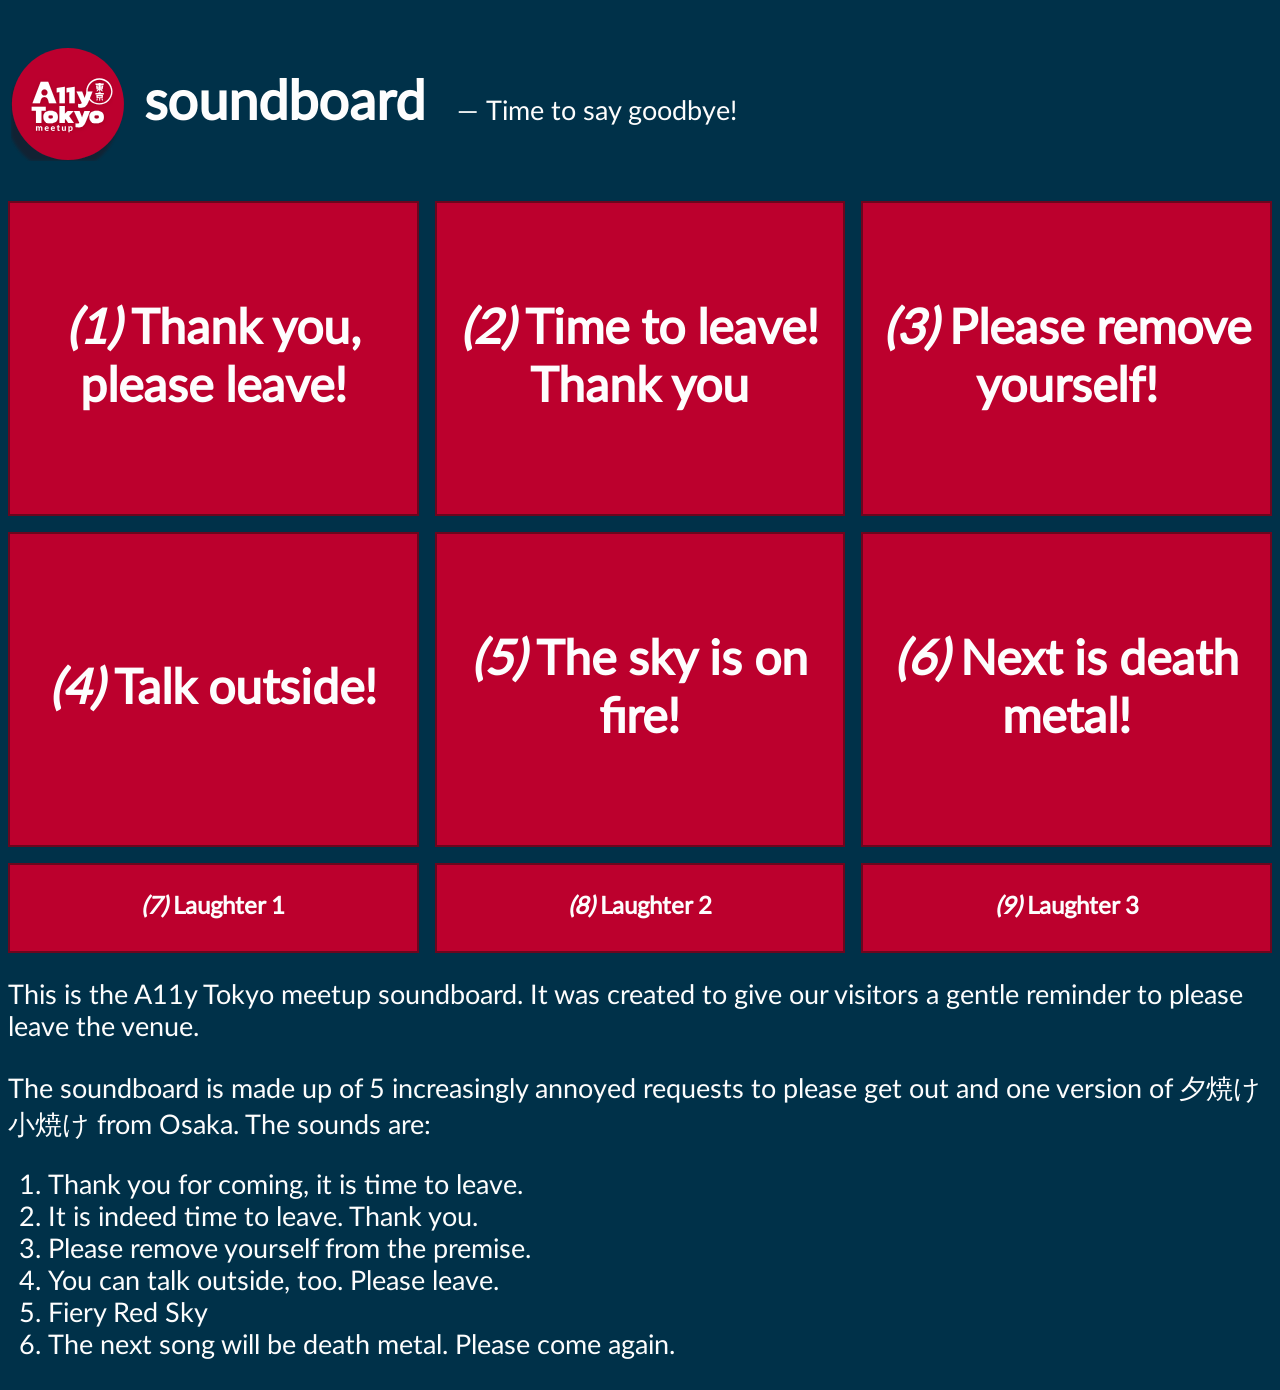
==== index.html @ f81fcdb9 "inital release" ====
<!DOCTYPE html>
<html lang="en" dir="ltr">
	<head>
		<title>A11y Tokyo meetup soundboard</title>
		<meta name="viewport" content="width=device-width, initial-scale=1.0">
		<link href="style.css" rel="stylesheet">
	</head>
	<body>
		<header>
			<h1><img src="logo.svg" alt="A11y Tokyo Meetup" width="120" height="120"/> soundboard</h1>
			<p>Time to say goodbye!</p>
		</header>
		<div class="buttons">
			<!-- Key mappings from here: https://boostrobotics.eu/windows-key-codes/ -->
			<button data-key="49" onclick="play1()"><em>(1)</em> Thank you, please leave!</button>
			<button data-key="50" onclick="play2()"><em>(2)</em> Time to leave! Thank you</button>
			<button data-key="51" onclick="play3()"><em>(3)</em> Please remove yourself!</button>
			<button data-key="52" onclick="play4()"><em>(4)</em> Talk outside!</button>
			<button data-key="53" onclick="play5()"><em>(5)</em> The sky is on fire!</button>
			<button data-key="54" onclick="play6()"><em>(6)</em> Next is death metal!</button>
		</div>
		<div class="small buttons">
			<button data-key="55" onclick="play7()"><em>(7)</em> Laughter 1</button>
			<button data-key="56" onclick="play8()"><em>(8)</em> Laughter 2</button>
			<button data-key="57" onclick="play9()"><em>(9)</em>  Laughter 3</button>
		</div>
		<!-- this could be visually hidden if needed -->
		<div class="audio">
			 <audio id="s1" src="sounds/1.mp3" type="audio/mpeg" preload></audio>
			 <audio id="s2" src="sounds/2.mp3" type="audio/mpeg" preload></audio>
			 <audio id="s3" src="sounds/3.mp3" type="audio/mpeg" preload></audio>
			 <audio id="s4" src="sounds/4.mp3" type="audio/mpeg" preload></audio>
			 <audio id="s5" src="sounds/5.mp3" type="audio/mpeg" preload></audio>
			 <audio id="s6" src="sounds/6.mp3" type="audio/mpeg" preload></audio>
			 <audio id="s7" src="sounds/7.mp3" type="audio/mpeg" preload></audio>
			 <audio id="s8" src="sounds/8.mp3" type="audio/mpeg" preload></audio>
			 <audio id="s9" src="sounds/9.mp3" type="audio/mpeg" preload></audio>
		</div>
		<div>
			<p>This is the A11y Tokyo meetup soundboard. It was created to give our visitors a gentle reminder to please leave the venue.</p>
			<p>The soundboard is made up of 5 increasingly annoyed requests to please get out and one version of 夕焼け小焼け from Osaka. The sounds are:</p>
			<ol>
				<li>Thank you for coming, it is time to leave.</li>
				<li>It is indeed time to leave. Thank you.</li>
				<li>Please remove yourself from the premise.</li>
				<li>You can talk outside, too. Please leave.</li>
				<li>Fiery Red Sky</li>
				<li>The next song will be death metal. Please come again.</li>
			</ol>
		</div>
		<script>
			// this is very simple setup, same as below. This one wil trigger on keyboard input, mapped to numbers 1 – 9
			// note that the extended keypad is not mapped at the moment, because @othersmallcities cannot figure out how
			window.addEventListener("keydown", onKeyDown, true);

			function onKeyDown(e){
				if(e.keyCode == 49){
					 play1();
				}
				if(e.keyCode == 50){
					 play2();
				}
				if(e.keyCode == 51){
					 play3();
				}
				if(e.keyCode == 52){
					 play4();
				}
				if(e.keyCode == 53){
					 play5();
				}
				if(e.keyCode == 54){
					 play6();
				}
				if(e.keyCode == 55){
					 play7();
				}
				if(e.keyCode == 56){
					 play8();
				}
				if(e.keyCode == 57){
					 play9();
				}
			}
		
			// this is also a very simple setup coz I am not the best at this, sorry. Please improve
			// 1. trigger on touch / mousedown
      function play1() {
       var audio = document.getElementById("s1");
        audio.play();
      }
      function play2() {
        var audio = document.getElementById("s2");
        audio.play();
      }
      function play3() {
        var audio = document.getElementById("s3");
        audio.play();
      }
      function play4() {
        var audio = document.getElementById("s4");
        audio.play();
      }
      function play5() {
        var audio = document.getElementById("s5");
        audio.play();
      }
      function play6() {
        var audio = document.getElementById("s6");
        audio.play();
      }
      function play7() {
        var audio = document.getElementById("s7");
        audio.play();
      }
      function play8() {
        var audio = document.getElementById("s8");
        audio.play();
      }
      function play9() {
        var audio = document.getElementById("s9");
        audio.play();
      }
      
      // 2. play on key press, only planned for keyboard users for now... not accessible I know that too. It is an easter egg. sorry. I am ready to discuss this.
    </script>
	</body>
</html>
---- style.css ----
:root {
	--red: #bc002d;
	--blue: #003149;
	--white: #fdfdfd;
	--yellow: #fff200;
}

@font-face {
	font-family: 'lato';
	src: url('lato.woff2') format('woff2');
	font-style: normal;
	font-weight: normal;
	text-rendering: optimizeLegibility;
}

body {
	background: var(--blue);
	color: var(--white);
	font-family: lato;
	font-size: 1.3rem;
}

.buttons {
	display: grid;
	gap: 1rem;
	margin-bottom: 1rem;
}
button {
	appearance: none;
	background: var(--red);
	border: 2px solid #6b061e;
	font-family: lato;
	font-size: 1.5rem;
	font-weight: bolder;
	color: var(--white);
	height: 5rem;
	width: 100%;
}
button:hover {
	outline: 2px solid var(--white);
}

button:focus,
button:active	 {
	outline: 2px solid var(--yellow);
}

@media (min-width: 34.375rem) {
	header, h1 {
		align-items: center;
		display: flex;
		justify-content: flex-start;
		gap: 1rem;
	}
	header {
		gap: 2rem;
	}
	header p {
		/* not elegant but anyway */
		margin-bottom: 0.8125rem;
	}
	header p::before {
		/* test with some screen readers */
		content: "—";
		margin-right: 0.5rem;
	}
}


@media (min-width: 55rem) and (min-height: 34.375rem) {
	body {
		font-size: 1.7rem;
	}
  .buttons {
		grid-template-columns: 1fr 1fr 1fr;
		grid-template-rows: 35vh 35vh;
	}
	button {
		font-size: 3rem;
		height: 100%;
	}
	.buttons.small {
		grid-template-rows: 10vh;
	}
	
	.small button {
		font-size: 1.5rem;		
	}
}
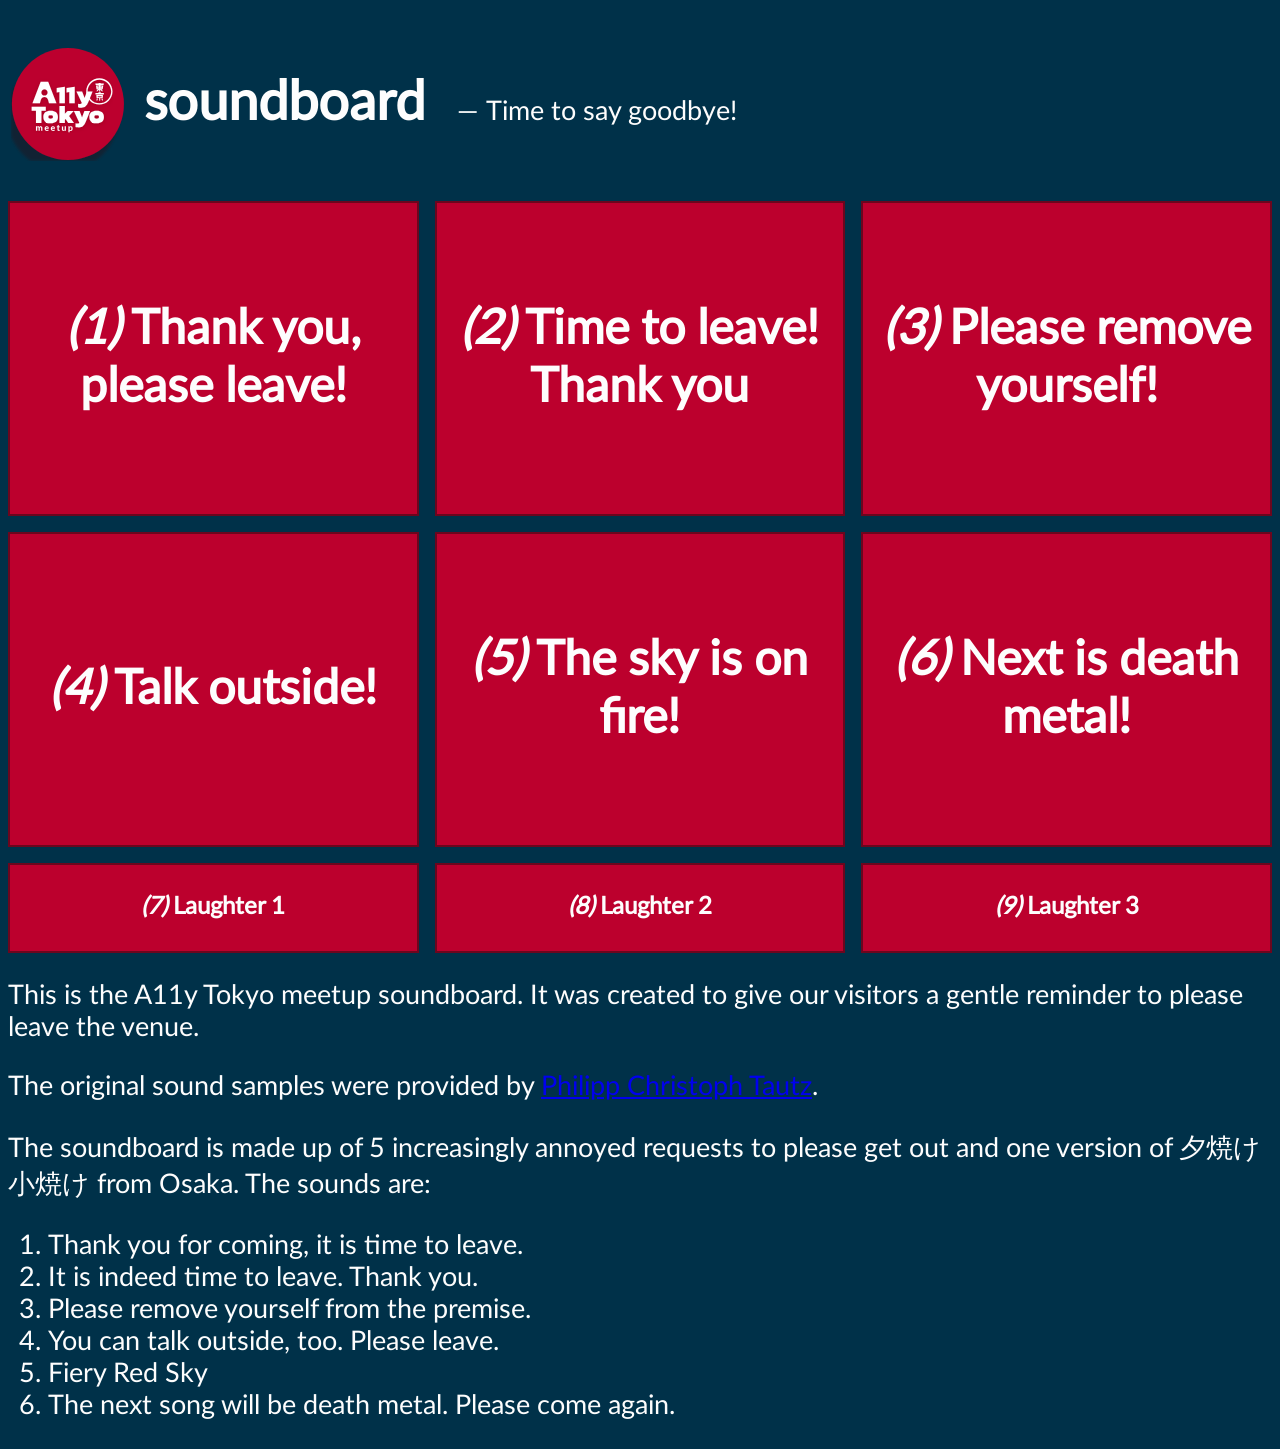
==== commit 534bc66f: "adding a small credit" ====
--- a/index.html
+++ b/index.html
@@ -38,6 +38,7 @@
 		</div>
 		<div>
 			<p>This is the A11y Tokyo meetup soundboard. It was created to give our visitors a gentle reminder to please leave the venue.</p>
+			<p>The original sound samples were provided by <a href="othersmallcities.net">Philipp Christoph Tautz</a>.
 			<p>The soundboard is made up of 5 increasingly annoyed requests to please get out and one version of 夕焼け小焼け from Osaka. The sounds are:</p>
 			<ol>
 				<li>Thank you for coming, it is time to leave.</li>
